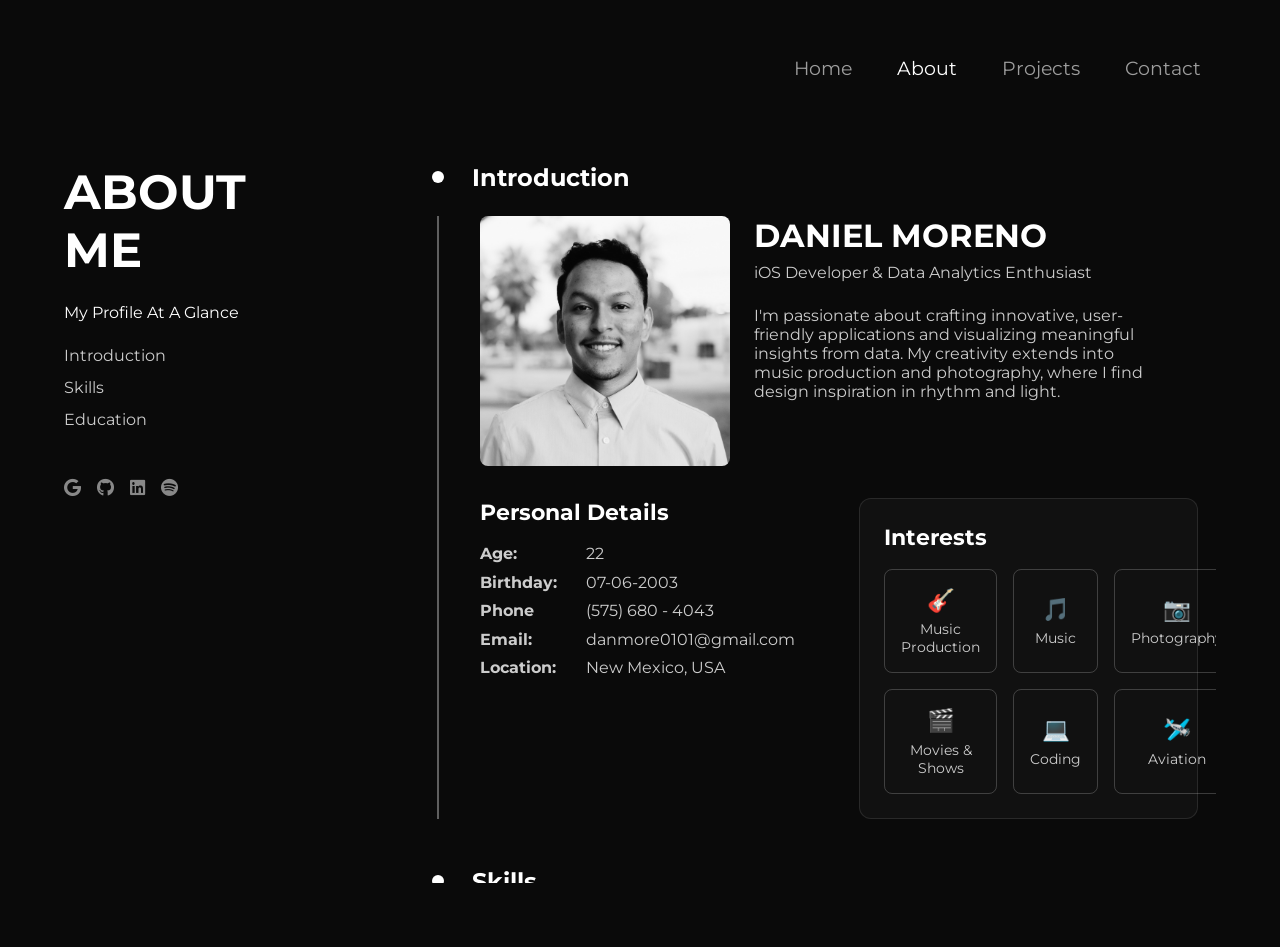
==== about.html @ 66bf7a1b "skill cards" ====
<!DOCTYPE html>
<html lang="en">
<head>
  <meta charset="UTF-8" />
  <meta name="viewport" content="width=device-width, initial-scale=1.0" />
  <title>About Me | Daniel Moreno</title>
  <link rel="stylesheet" href="style.css" />
  <link rel="stylesheet" href="https://cdnjs.cloudflare.com/ajax/libs/font-awesome/6.5.0/css/all.min.css" />
  <link rel="stylesheet" href="https://cdn.jsdelivr.net/gh/devicons/devicon@v2.15.1/devicon.min.css" />
  <script src="https://cdn.jsdelivr.net/npm/particles.js"></script>
</head>
<body>
  <div id="particles-js"></div>
  <header>
    <h1 class="logo"><span></span></h1>
    <div class="menu-toggle" onclick="toggleMenu()">
      <span></span>
      <span></span>
      <span></span>
    </div>
    <nav id="nav-menu">
      <a href="index.html">Home</a>
      <a href="about.html" class="active">About</a>
      <a href="projects.html">Projects</a>
      <a href="contact.html">Contact</a>
    </nav>
  </header>

  <main class="about-container">
    <!-- Left sidebar (static) -->
    <aside class="about-sidebar">
      <h2>ABOUT ME</h2>
      <p class="subtitle">My Profile At A Glance</p>
      <ul>
        <li><a href="#intro">Introduction</a></li>
        <li><a href="#skills">Skills</a></li>
        <li><a href="#education">Education</a></li>
      </ul>
      <div class="sidebar-socials">
        <a href="#"><i class="fa-brands fa-google"></i></a>
        <a href="#"><i class="fa-brands fa-github"></i></a>
        <a href="#"><i class="fa-brands fa-linkedin"></i></a>
        <a href="#"><i class="fa-brands fa-spotify"></i></a>
      </div>
    </aside>

    <!-- Right content (scrollable) -->
    <section class="about-content">
      <div id="intro" class="section">
        <h3>Introduction</h3>
        <div class="intro-line">
          <div class="profile-box">
          <img src="assets/profile.jpg" alt="Profile" class="profile-img">
            <div>
              <h4>DANIEL MORENO</h4>
              <p>iOS Developer & Data Analytics Enthusiast</p>
              <p>I'm passionate about crafting innovative, user-friendly applications and visualizing meaningful insights from data. My creativity extends into music production and photography, where I find design inspiration in rhythm and light.</p>
            </div>
          </div>

          <!-- Personal Details + Interests Section -->
          <div class="details-interests">
            <div class="personal-details">
              <h4>Personal Details</h4>
              <p><strong>Age:</strong> 22</p>
              <p><strong>Birthday:</strong> 07-06-2003</p>
              <p><strong>Phone</strong> (575) 680 - 4043</p>
              <p><strong>Email:</strong> danmore0101@gmail.com</p>
              <p><strong>Location:</strong> New Mexico, USA</p>
            </div>

            <div class="interests-box">
              <h4>Interests</h4>
              <div class="interest-grid">
                <div class="interest-item">
                    <span class="emoji">🎸</span>
                    <span class="label">Music Production</span>
                </div>
                <div class="interest-item">
                    <span class="emoji">🎵</span>
                    <span class="label">Music</span>
                </div>
                 <div class="interest-item">
                    <span class="emoji">📷</span>
                    <span class="label">Photography</span>
                </div>
                 <div class="interest-item">
                    <span class="emoji">🎬</span>
                    <span class="label">Movies & Shows</span>
                </div>
                 <div class="interest-item">
                    <span class="emoji">💻</span>
                    <span class="label">Coding</span>
                </div>
                 <div class="interest-item">
                    <span class="emoji">🛩️</span>
                    <span class="label">Aviation</span>
                </div>
              </div>
            </div>
          </div>
        </div>
      </div>

      <!-- Skills Section -->
      <div id="skills" class="section">
        <h3>Skills</h3>
        <div class="skills-grid">
          <!-- iOS Development Card -->
          <div class="skill-card">
            <h4>iOS Development</h4>
            <p>I specialize in building native iOS applications with Swift, creating intuitive and performant mobile experiences with clean architecture.</p>
            <div class="tools-section">
              <span class="tools-label">Tools I use</span>
              <div class="tools-icons">
                <div class="tool-icon">
                  <i class="devicon-swift-plain colored"></i>
                  <span>Swift</span>
                </div>
                <div class="tool-icon">
                  <i class="devicon-xcode-plain colored"></i>
                  <span>Xcode</span>
                </div>
                <div class="tool-icon">
                  <i class="devicon-firebase-plain colored"></i>
                  <span>Firebase</span>
                </div>
              </div>
            </div>
          </div>

          <!-- General Programming Card -->
          <div class="skill-card">
            <h4>General Programming</h4>
            <p>I experience with building applications that solve problems using a variety of programming languages, from low-level systems to web development.</p>
            <div class="tools-section">
              <span class="tools-label">Languages I use</span>
              <div class="tools-icons">
                <div class="tool-icon">
                  <i class="devicon-java-plain colored"></i>
                  <span>Java</span>
                </div>
                <div class="tool-icon">
                  <i class="devicon-c-plain colored"></i>
                  <span>C</span>
                </div>
                <div class="tool-icon">
                  <i class="devicon-cplusplus-plain colored"></i>
                  <span>C++</span>
                </div>
                <div class="tool-icon">
                  <i class="devicon-javascript-plain colored"></i>
                  <span>JavaScript</span>
                </div>
                <div class="tool-icon">
                  <i class="devicon-html5-plain colored"></i>
                  <span>HTML</span>
                </div>
                <div class="tool-icon">
                  <i class="devicon-css3-plain colored"></i>
                  <span>CSS</span>
                </div>
              </div>
            </div>
          </div>

          <!-- Data Analytics Card -->
          <div class="skill-card">
            <h4>Data Analytics</h4>
            <p>I transform raw data into meaningful insights through visualization and analysis, helping drive data-informed decisions.</p>
            <div class="tools-section">
              <span class="tools-label">Tools I use</span>
              <div class="tools-icons">
                <div class="tool-icon">
                  <i class="devicon-python-plain colored"></i>
                  <span>Python</span>
                </div>
                <div class="tool-icon">
                  <i class="devicon-mysql-plain colored"></i>
                  <span>SQL</span>
                </div>
                <div class="tool-icon">
                  <i class="devicon-r-plain colored"></i>
                  <span>R</span>
                </div>
              </div>
            </div>
          </div>

          <!-- UI/UX Design Card -->
          <div class="skill-card">
            <h4>UI/UX & Graphic Design</h4>
            <p>I create visually compelling and user-friendly designs, enhancing the overall user experience with attention to detail and creativity.</p>
            <div class="tools-section">
              <span class="tools-label">Tools I use</span>
              <div class="tools-icons">
                <div class="tool-icon">
                  <i class="devicon-figma-plain colored"></i>
                  <span>Figma</span>
                </div>
                <div class="tool-icon">
                  <img src="https://cdn.jsdelivr.net/gh/devicons/devicon@latest/icons/photoshop/photoshop-original.svg" alt="Photoshop" class="tool-img">
                  <span>Photoshop</span>
                </div>
                <div class="tool-icon">
                  <i class="devicon-illustrator-plain colored"></i>
                  <span>Illustrator</span>
                </div>
              </div>
            </div>
          </div>


          
          <!-- Video/Photo Editing Card -->
          <div class="skill-card">
            <h4>Video & Photo Editing</h4>
            <p>I craft polished visual content through professional editing, from color grading photos to cutting dynamic video projects with cinematic quality.</p>
            <div class="tools-section">
              <span class="tools-label">Tools I use</span>
              <div class="tools-icons">
                <div class="tool-icon">
                  <img src="https://cdn.jsdelivr.net/gh/devicons/devicon@latest/icons/photoshop/photoshop-original.svg" alt="Photoshop" class="tool-img">
                  <span>Photoshop</span>
                </div>
                <div class="tool-icon">
                  <img src="https://cdn.jsdelivr.net/gh/simple-icons/simple-icons@v9/icons/adobelightroom.svg" alt="Lightroom" class="tool-img lightroom-icon">
                  <span>Lightroom</span>
                </div>
                <div class="tool-icon">
                  <img src="https://cdn.jsdelivr.net/gh/simple-icons/simple-icons@v9/icons/adobepremierepro.svg" alt="Premiere Pro" class="tool-img premiere-icon">
                  <span>Premiere</span>
                </div>
                <div class="tool-icon">
                  <img src="assets/davinci_logo.png" alt="DaVinci Resolve" class="tool-img davinci-icon">
                  <span>DaVinci</span>
                </div>
              </div>
            </div>
          </div>

          <!-- Music Production Card -->
          <div class="skill-card">
            <h4>Music Production</h4>
            <p>I produce and compose music from the ground up, combining technical DAW skills with multi-instrument proficiency to create original sounds.</p>
            <div class="tools-section">
              <span class="tools-label">Tools & Instruments</span>
              <div class="tools-icons">
                <div class="tool-icon">
                  <img src="https://cdn.jsdelivr.net/gh/simple-icons/simple-icons@v9/icons/abletonlive.svg" alt="Ableton Live" class="tool-img ableton-icon">
                  <span>Ableton</span>
                </div>
                <div class="tool-icon">
                  <i class="fas fa-guitar"></i>
                  <span>Guitar</span>
                </div>
                <div class="tool-icon">
                  <i class="fas fa-guitar"></i>
                  <span>Bass</span>
                </div>
                <div class="tool-icon">
                  <i class="fas fa-music"></i>
                  <span>Keys</span>
                </div>
                <div class="tool-icon">
                  <i class="fas fa-drum"></i>
                  <span>Drums</span>
                </div>
              </div>
            </div>
          </div>
        </div>
      </div>

      <!-- Education Section -->
      <div id="education" class="section">
        <h3>Education</h3>
        <div class="education-card">
          <div class="education-icon">
            <i class="fas fa-graduation-cap"></i>
          </div>
          <div class="education-details">
            <h4>New Mexico State University</h4>
            <p class="degree">B.S. in Computer Science</p>
            <p class="education-desc">Focused on software development, data structures, algorithms, and human-computer interaction. Developed strong foundations in iOS development and data analytics through coursework and personal projects.</p>
          </div>
        </div>
      </div>
    </section>
  </main>

  <script src="background.js"></script>
  <script>
    function toggleMenu() {
      const nav = document.getElementById('nav-menu');
      nav.classList.toggle('active');
    }

    // Close menu when clicking a link
    document.querySelectorAll('#nav-menu a').forEach(link => {
      link.addEventListener('click', () => {
        document.getElementById('nav-menu').classList.remove('active');
      });
    });

    // Close menu when clicking outside
    document.addEventListener('click', (e) => {
      const nav = document.getElementById('nav-menu');
      const toggle = document.querySelector('.menu-toggle');
      if (!nav.contains(e.target) && !toggle.contains(e.target)) {
        nav.classList.remove('active');
      }
    });
  </script>
</body>
</html>
---- style.css ----
@import url('https://fonts.googleapis.com/css2?family=Montserrat:wght@400;700&display=swap');

* {
  margin: 0;
  padding: 0;
  box-sizing: border-box;
}

body {
  background-color: #0a0a0a;
  color: white;
  font-family: 'Montserrat', sans-serif;
  overflow-x: hidden;
}

#particles-js {
  position: fixed;
  top: 0;
  left: 0;
  width: 100vw;
  height: 100vh;
  z-index: -1;
}

html, body {
  margin: 0;
  padding: 0;
}

header {
  display: flex;
  justify-content: space-between;
  align-items: center;
  padding: 1em 5%;
  margin-top: 2em;
  padding-right: 5%;
  font-size: 19px;
}

.logo {
  font-size: 1.5em;
  letter-spacing: 2px;
}

/* Mobile menu toggle button */
.menu-toggle {
  display: none;
  flex-direction: column;
  cursor: pointer;
  gap: 5px;
  z-index: 1001;
}

.menu-toggle span {
  width: 25px;
  height: 2px;
  background-color: white;
  transition: all 0.3s ease;
}

nav {
  display: flex;
  gap: 15px;
}

nav a {
  color: white;
  text-decoration: none;
  margin: 0 15px;
  opacity: 0.6;
  transition: opacity 0.3s, color 0.3s;
}

nav a:hover {
  opacity: 1;
  color: #ffffff;
}

nav a.active {
  opacity: 1;
  color: #ffffff;
}

.center-content {
  position: absolute;
  top: 50%;
  left: 50%;
  transform: translate(-50%, -50%);
  padding: 3em;
  width: 70%;
  max-width: 900px;
  text-align: left;
}

.main-name {
  font-size: 4rem;
  margin-bottom: 0.3em;
}

.main-title {
  font-size: 2rem;
  color: #ffffff;
  margin-bottom: 1em;
}

.main-desc {
  font-size: 1rem;
  color: #ccc;
  line-height: 1.6;
  margin-bottom: 1em;
  max-width: 900px;
  text-align: left;
}

.intro {
  text-align: center;
}

.intro h2 {
  font-size: 2.5em;
  letter-spacing: 2px;
}

.intro h3 {
  color: #00ffff;
  margin-bottom: 1em;
}

.btn {
  display: inline-block;
  color: #ffffff;
  border: 1.1px solid #ffffff;
  background-color: transparent;
  padding: 0.7em 1.8em;
  border-radius: 50px;
  text-decoration: none;
  transition: background-color 0.7s ease, color 0.3s ease, opacity 0.3s ease;
  margin-bottom: 1em;
  margin-top: 3em;
}

.btn:hover {
  background-color: #ffffff;
  color: #000000;
  transition: opacity 0.3s, color 0.3s;
}

.socials {
  margin-top: 2em;
}

.socials a {
  color: white;
  margin: 0 14px;
  opacity: 0.6;
  font-size: 1.3em;
  transition: opacity 0.3s, color 0.3s;
}

.socials a:hover {
  color: #ffffff;
  opacity: 1;
  transform: scale(1.2);
}

footer {
  text-align: center;
  padding: 2em 0;
}

/*  About Page */

.about-container {
  display: flex;
  justify-content: space-between;
  width: 90%;
  margin: 4em auto;
}

/* Left sidebar */
.about-sidebar {
  position: sticky;
  top: 100px;
  width: 25%;
  align-self: flex-start;
  color: white;
  padding-right: 2em;
  height: fit-content;
}

.about-sidebar h2 {
  font-size: 3em;
  margin-bottom: 0.5em;
}

.about-sidebar ul {
  list-style: none;
  margin-top: 1.5em;
}

.about-sidebar li {
  margin: 0.8em 0;
}

.about-sidebar a {
  text-decoration: none;
  color: #ccc;
  transition: color 0.3s;
}

.about-sidebar a:hover {
  color: #ffffff;
}

/* Right scrollable section */
.about-content {
  width: 70%;
  overflow-y: auto;
  max-height: 80vh;
  padding-left: 2em;
  padding-right: 5%;
}

.about-content::-webkit-scrollbar {
  width: 0;
  height: 0;
}

.about-content {
  scrollbar-width: none; /* Firefox */
}

.about-content h3 {
  position: relative;
  font-size: 1.5em;
  margin-bottom: 1em;
  padding-left: 30px;
}

.about-content h3::before {
  content: '';
  position: absolute;
  left: -10px;
  top: 8px;
  width: 12px;
  height: 12px;
  border-radius: 50%;
  background-color: #ffffff;
}

/* Section spacing */
.section {
  margin-bottom: 3em;
}

.profile-box {
  display: flex;
  align-items: flex-start;
  gap: 1.5em;
}

.profile-img {
  width: 250px;
  height: 250px;
  border-radius: 8px;
  object-fit: cover;
}

.profile-box h4 {
  font-size: 2em;
}

.profile-box p:first-of-type {
  margin-top: 0.5em;
  margin-bottom: 1.5em;
}

.profile-box p {
  color: #ccc;
}

/* Personal Details + Interests Section */
.details-interests {
  display: flex;
  justify-content: space-between;
  margin-top: 2em;
  gap: 4em;
}

.personal-details h4,
.interests-box h4 {
  font-size: 1.4em;
  margin-bottom: 0.8em;
}

.personal-details p {
  margin-bottom: 0.6em;
  display: flex;
.personal-details {
  background: rgba(255, 255, 255, 0.03);
  border: 1px solid rgba(255, 255, 255, 0.1);
  border-radius: 12px;
  padding: 1.5em;
  transition: transform 0.3s ease, border-color 0.3s ease, background 0.3s ease;
}

.personal-details:hover,
.interests-box:hover {
  transform: translateY(-5px);
  border-color: rgba(255, 255, 255, 0.25);
  background: rgba(255, 255, 255, 0.05);
}

  gap: 1em;
  color: #ccc;
}

.personal-details p strong {
  width: 90px;
  display: inline-block;
}

.interests-box {
  background: rgba(255, 255, 255, 0.03);
  border: 1px solid rgba(255, 255, 255, 0.1);
  border-radius: 12px;
  padding: 1.5em;
  transition: transform 0.3s ease, border-color 0.3s ease, background 0.3s ease;
  width: 50%;
}

.interest-grid {
  display: grid;
  grid-template-columns: repeat(3, 1fr);
  gap: 1em;
}

.interest-item {
  border: 1px solid rgba(255,255,255,0.2);
  padding: 1em;
  border-radius: 8px;
  text-align: center;
  min-height: 70px;
  display: flex;
  flex-direction: column;
  align-items: center;
  justify-content: center;
  gap: 0.4em;
  color: #ccc;
  transition: background 0.3s, transform 0.3s;
}

.interest-item .emoji {
  font-size: 1.4em;
}

.interest-item .label {
  font-size: 0.9em;
}

.interest-item:hover {
  background: rgba(255, 255, 255, 0.05);
  transform: translateY(-4px);
  border-color: rgba(255, 255, 255, 0.4);
}

.interest-item:hover .emoji {
  transform: scale(1.15);
}

.interest-item .emoji {
  transition: transform 0.3s ease;
}

.intro-line {
  border-left: 2.5px solid rgba(255,255,255,0.35);
  padding-left: 2.6em;
  margin-left: -0.3em;
}

/* ========================================
   RESPONSIVE STYLES
   ======================================== */

/* Tablet - 1024px and below */
@media (max-width: 1024px) {
  header {
    margin-top: 1.5em;
    padding: 1em 4%;
    font-size: 17px;
  }

  .center-content {
    width: 85%;
    padding: 2em;
  }

  .main-name {
    font-size: 3rem;
  }

  .main-title {
    font-size: 1.6rem;
  }

  .about-container {
    width: 95%;
  }

  .about-sidebar h2 {
    font-size: 2.5em;
  }

  .about-content {
    padding-right: 2em;
  }

  .profile-img {
    width: 200px;
    height: 200px;
  }

  .interest-grid {
    grid-template-columns: repeat(2, 1fr);
  }
}

/* Tablet portrait and large phones - 768px and below */
@media (max-width: 768px) {
  header {
    margin-top: 1em;
    padding: 1em 5%;
    font-size: 16px;
    position: relative;
  }

  .menu-toggle {
    display: flex;
  }

  nav {
    position: fixed;
    top: 0;
    right: -100%;
    width: 70%;
    max-width: 300px;
    height: 100vh;
    background-color: rgba(10, 10, 10, 0.98);
    flex-direction: column;
    justify-content: center;
    align-items: center;
    gap: 2em;
    transition: right 0.3s ease;
    z-index: 1000;
  }

  nav.active {
    right: 0;
  }

  nav a {
    margin: 0;
    font-size: 1.2em;
  }

  .center-content {
    position: relative;
    top: auto;
    left: auto;
    transform: none;
    width: 90%;
    padding: 6em 1.5em 3em;
    margin: 0 auto;
  }

  .main-name {
    font-size: 2.5rem;
  }

  .main-title {
    font-size: 1.3rem;
  }

  .main-desc {
    font-size: 0.95rem;
  }

  .btn {
    padding: 0.6em 1.5em;
    font-size: 0.9rem;
    margin-top: 2em;
  }

  .socials a {
    margin: 0 10px;
    font-size: 1.2em;
  }

  /* About page responsive */
  .about-container {
    flex-direction: column;
    width: 90%;
    margin: 2em auto;
  }

  .about-sidebar {
    position: static;
    width: 100%;
    padding-right: 0;
    margin-bottom: 2em;
    text-align: center;
  }

  .about-sidebar h2 {
    font-size: 2em;
  }

  .about-sidebar ul {
    display: flex;
    justify-content: center;
    flex-wrap: wrap;
    gap: 1em;
    margin-top: 1em;
  }

  .about-sidebar li {
    margin: 0;
  }

  .about-content {
    width: 100%;
    max-height: none;
    overflow-y: visible;
    padding-left: 0;
    padding-right: 0;
  }

  .about-content h3 {
    padding-left: 25px;
  }

  .about-content h3::before {
    left: -5px;
    width: 10px;
    height: 10px;
  }

  .profile-box {
    flex-direction: column;
    align-items: center;
    text-align: center;
  }

  .profile-img {
    width: 180px;
    height: 180px;
  }

  .profile-box h4 {
    font-size: 1.6em;
  }

  .intro-line {
    border-left: none;
    padding-left: 0;
    margin-left: 0;
  }

  .details-interests {
    flex-direction: column;
    gap: 2em;
  }

  .personal-details {
    text-align: left;
  }

  .interests-box {
  background: rgba(255, 255, 255, 0.03);
  border: 1px solid rgba(255, 255, 255, 0.1);
  border-radius: 12px;
  padding: 1.5em;
  transition: transform 0.3s ease, border-color 0.3s ease, background 0.3s ease;
    width: 100%;
  }

  .interest-grid {
    grid-template-columns: repeat(2, 1fr);
  }
}

/* Mobile phones - 480px and below */
@media (max-width: 480px) {
  header {
    margin-top: 0.5em;
    padding: 0.8em 4%;
    font-size: 14px;
  }

  .center-content {
    width: 95%;
    padding: 5em 1em 2em;
  }

  .main-name {
    font-size: 1.8rem;
  }

  .main-title {
    font-size: 1.1rem;
  }

  .main-desc {
    font-size: 0.9rem;
    line-height: 1.5;
  }

  .btn {
    padding: 0.5em 1.2em;
    font-size: 0.85rem;
    margin-top: 1.5em;
  }

  .socials {
    margin-top: 1.5em;
  }

  .socials a {
    margin: 0 8px;
    font-size: 1.1em;
  }

  .about-container {
    margin: 1.5em auto;
  }

  .about-sidebar h2 {
    font-size: 1.6em;
  }

  .about-sidebar .subtitle {
    font-size: 0.9em;
  }

  .about-content h3 {
    font-size: 1.2em;
    padding-left: 20px;
  }

  .about-content h3::before {
    width: 8px;
    height: 8px;
    top: 6px;
  }

  .profile-img {
    width: 150px;
    height: 150px;
  }

  .profile-box h4 {
    font-size: 1.4em;
  }

  .profile-box p {
    font-size: 0.9em;
  }

  .personal-details h4,
  .interests-box h4 {
    font-size: 1.2em;
  }

  .personal-details p {
    font-size: 0.9em;
    flex-direction: column;
    gap: 0.2em;
  }

  .personal-details p strong {
    width: auto;
  }

  .interest-grid {
    grid-template-columns: repeat(2, 1fr);
    gap: 0.8em;
  }

  .interest-item {
    padding: 0.8em;
    min-height: 60px;
  }

  .interest-item .emoji {
    font-size: 1.2em;
  }

  .interest-item .label {
    font-size: 0.8em;
  }

  .section {
    margin-bottom: 2em;
  }
}

/* Extra small phones - 360px and below */
@media (max-width: 360px) {
  .main-name {
    font-size: 1.5rem;
  }

  .main-title {
    font-size: 1rem;
  }

  .interest-grid {
    grid-template-columns: 1fr 1fr;
    gap: 0.6em;
  }

  .interest-item {
    padding: 0.6em;
  }
}

/* ========================================
   SKILLS CARDS
   ======================================== */

.skills-grid {
  display: grid;
  grid-template-columns: repeat(2, 1fr);
  gap: 1.5em;
  margin-top: 1em;
}

.skill-card {
  background: rgba(255, 255, 255, 0.03);
  border: 1px solid rgba(255, 255, 255, 0.1);
  border-radius: 12px;
  padding: 1.8em;
  transition: transform 0.3s ease, border-color 0.3s ease, background 0.3s ease;
}

.skill-card:hover {
  transform: translateY(-5px);
  border-color: rgba(255, 255, 255, 0.25);
  background: rgba(255, 255, 255, 0.05);
}

.skill-card h4 {
  font-size: 1.3em;
  margin-bottom: 0.8em;
  color: #fff;
}

.skill-card p {
  color: #aaa;
  font-size: 0.9em;
  line-height: 1.6;
  margin-bottom: 1.5em;
}

.tools-section {
  border-top: 1px solid rgba(255, 255, 255, 0.1);
  padding-top: 1.2em;
}

.tools-label {
  font-size: 0.85em;
  color: #888;
  display: block;
  margin-bottom: 1em;
}

.tools-icons {
  display: flex;
  gap: 1.2em;
  flex-wrap: wrap;
}

.tool-icon {
  display: flex;
  flex-direction: column;
  align-items: center;
  gap: 0.4em;
}

.tool-icon i {
  font-size: 2.2em;
  transition: transform 0.3s ease;
}

.tool-icon:hover i {
  transform: scale(1.15);
}

.tool-icon span {
  font-size: 0.7em;
  color: #888;
  text-transform: uppercase;
}

/* ========================================
   EDUCATION CARD
   ======================================== */

.education-card {
  display: flex;
  align-items: flex-start;
  gap: 1.5em;
  background: rgba(255, 255, 255, 0.03);
  border: 1px solid rgba(255, 255, 255, 0.1);
  border-radius: 12px;
  padding: 2em;
  margin-top: 1em;
  transition: transform 0.3s ease, border-color 0.3s ease;
}

.education-card:hover {
  transform: translateY(-5px);
  border-color: rgba(255, 255, 255, 0.25);
}

.education-icon {
  width: 70px;
  height: 70px;
  min-width: 70px;
  background: rgba(255, 255, 255, 0.05);
  border-radius: 50%;
  display: flex;
  align-items: center;
  justify-content: center;
  border: 1px solid rgba(255, 255, 255, 0.15);
}

.education-icon i {
  font-size: 1.8em;
  color: #fff;
}

.education-details h4 {
  font-size: 1.4em;
  margin-bottom: 0.3em;
  color: #fff;
}

.education-details .degree {
  font-size: 1em;
  color: #ccc;
  margin-bottom: 1em;
}

.education-details .education-desc {
  font-size: 0.9em;
  color: #888;
  line-height: 1.6;
}

/* Sidebar socials */
.sidebar-socials {
  margin-top: 3em;
  display: flex;
  gap: 1em;
}

.sidebar-socials a {
  color: #888;
  font-size: 1.1em;
  transition: color 0.3s ease;
}

.sidebar-socials a:hover {
  color: #fff;
}

/* ========================================
   RESPONSIVE - SKILLS & EDUCATION
   ======================================== */

@media (max-width: 1024px) {
  .skills-grid {
    gap: 1.2em;
  }

  .skill-card {
    padding: 1.5em;
  }

  .skill-card h4 {
    font-size: 1.2em;
  }

  .tool-icon i {
    font-size: 1.8em;
  }
}

@media (max-width: 768px) {
  .skills-grid {
    grid-template-columns: 1fr;
  }

  .skill-card {
    padding: 1.5em;
  }

  .education-card {
    flex-direction: column;
    align-items: center;
    text-align: center;
    padding: 1.5em;
  }

  .education-icon {
    width: 60px;
    height: 60px;
    min-width: 60px;
  }

  .education-icon i {
    font-size: 1.5em;
  }

  .sidebar-socials {
    justify-content: center;
    margin-top: 2em;
  }
}

@media (max-width: 480px) {
  .skill-card {
    padding: 1.2em;
  }

  .skill-card h4 {
    font-size: 1.1em;
  }

  .skill-card p {
    font-size: 0.85em;
  }

  .tools-icons {
    gap: 1em;
  }

  .tool-icon i {
    font-size: 1.6em;
  }

  .tool-icon span {
    font-size: 0.6em;
  }

  .education-card {
    padding: 1.2em;
  }

  .education-details h4 {
    font-size: 1.2em;
  }

  .education-details .degree {
    font-size: 0.9em;
  }

  .education-details .education-desc {
    font-size: 0.85em;
  }
}

/* Tool icon images (for icons not in devicons) */
.tool-icon .tool-img {
  width: 2.2em;
  height: 2.2em;
  filter: invert(0) opacity(0.85);
  transition: transform 0.3s ease;
}

.tool-icon:hover .tool-img {
  transform: scale(1.15);
}

/* Colored tool icons using CSS filters */
.tool-icon .tool-img {
  filter: brightness(1) invert(0);
}

/* Adobe Lightroom - Blue #31A8FF */
.tool-icon .lightroom-icon {
  filter: invert(58%) sepia(89%) saturate(1282%) hue-rotate(186deg) brightness(102%) contrast(101%);
}

/* Adobe Premiere Pro - Purple #9999FF */
.tool-icon .premiere-icon {
  filter: invert(64%) sepia(68%) saturate(2274%) hue-rotate(212deg) brightness(101%) contrast(101%);
}

/* DaVinci Resolve - Custom PNG */
.tool-icon .davinci-icon {
  filter: none;
}

/* Ableton Live - White/Light */
.tool-icon .ableton-icon {
  filter: brightness(0) invert(1);
}
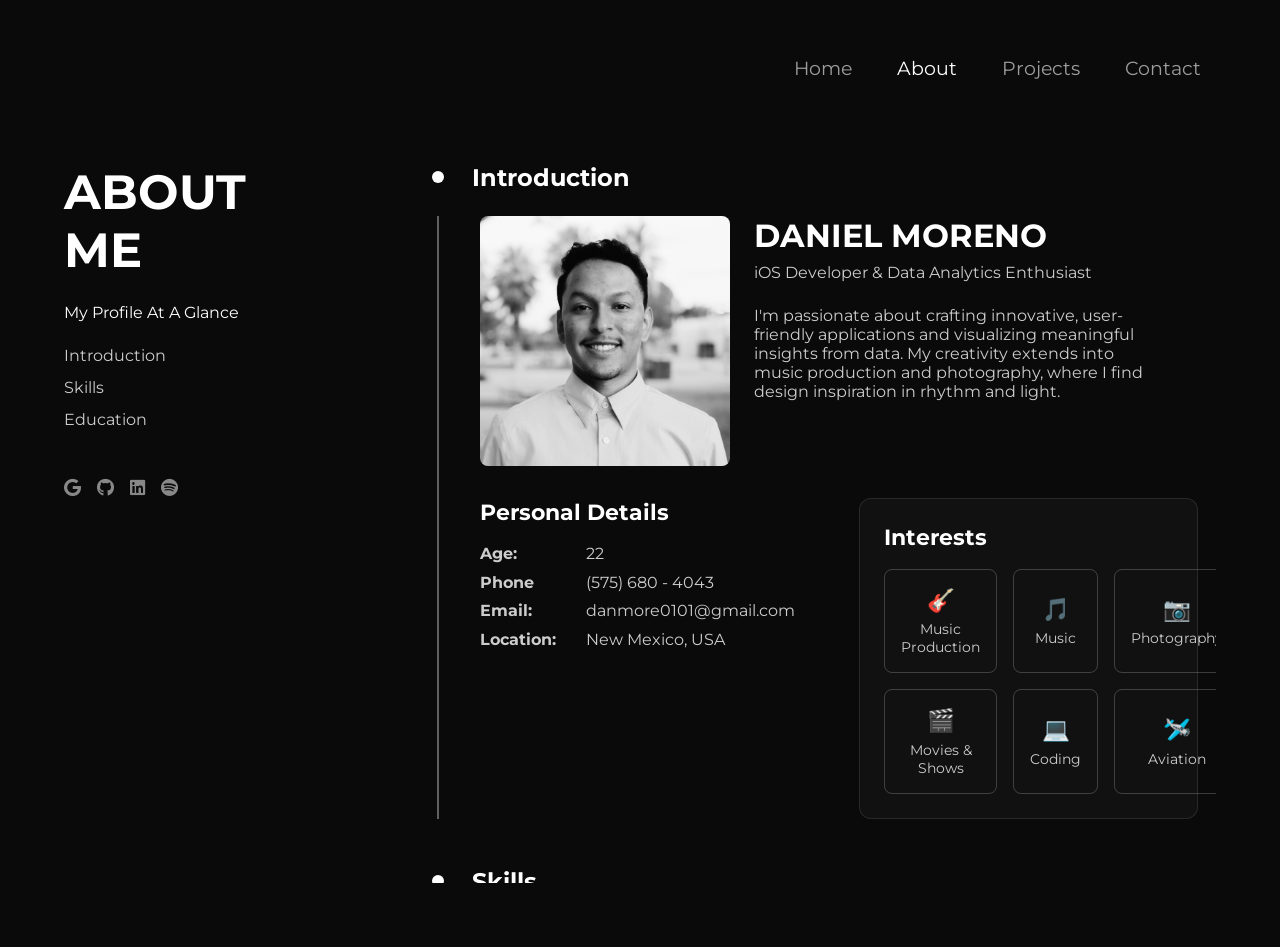
==== commit e80526c7: "additions" ====
--- a/about.html
+++ b/about.html
@@ -63,7 +63,6 @@
             <div class="personal-details">
               <h4>Personal Details</h4>
               <p><strong>Age:</strong> 22</p>
-              <p><strong>Birthday:</strong> 07-06-2003</p>
               <p><strong>Phone</strong> (575) 680 - 4043</p>
               <p><strong>Email:</strong> danmore0101@gmail.com</p>
               <p><strong>Location:</strong> New Mexico, USA</p>
@@ -105,6 +104,7 @@
       <!-- Skills Section -->
       <div id="skills" class="section">
         <h3>Skills</h3>
+        <div class="intro-line">
         <div class="skills-grid">
           <!-- iOS Development Card -->
           <div class="skill-card">
@@ -269,21 +269,25 @@
               </div>
             </div>
           </div>
+        </div>
         </div>
       </div>
 
       <!-- Education Section -->
       <div id="education" class="section">
         <h3>Education</h3>
+        <div class="intro-line">
         <div class="education-card">
           <div class="education-icon">
-            <i class="fas fa-graduation-cap"></i>
+            <img src="assets/nmsu_logo.png" alt="NMSU Logo" class="education-logo">
           </div>
           <div class="education-details">
             <h4>New Mexico State University</h4>
             <p class="degree">B.S. in Computer Science</p>
-            <p class="education-desc">Focused on software development, data structures, algorithms, and human-computer interaction. Developed strong foundations in iOS development and data analytics through coursework and personal projects.</p>
-          </div>
+            <p class="education-years">2021 - 2025</p>
+            <p class="education-desc">Focused on Software Development, Data Structures, Algorithms, and Artificial Intelligence. Developed strong foundations in software development and data analytics through coursework and personal projects.</p>
+          </div>
+        </div>
         </div>
       </div>
     </section>
--- a/style.css
+++ b/style.css
@@ -1007,3 +1007,1054 @@
 .tool-icon .ableton-icon {
   filter: brightness(0) invert(1);
 }
+
+.education-details .education-years {
+  font-size: 0.9em;
+  color: #888;
+  margin-bottom: 1em;
+}
+
+.education-logo {
+  margin-top: 8px;
+  width: 50px;
+  height: 50px;
+  object-fit: contain;
+}
+
+/* ========================================
+   PROJECTS PAGE
+   ======================================== */
+
+.section-desc {
+  color: #aaa;
+  font-size: 0.95em;
+  line-height: 1.6;
+  margin-bottom: 1.5em;
+}
+
+/* Coding Projects Grid */
+.projects-grid {
+  display: grid;
+  grid-template-columns: repeat(2, 1fr);
+  gap: 1.5em;
+}
+
+.project-card {
+  background: rgba(255, 255, 255, 0.03);
+  border: 1px solid rgba(255, 255, 255, 0.1);
+  border-radius: 12px;
+  overflow: hidden;
+  transition: transform 0.3s ease, border-color 0.3s ease;
+}
+
+.project-card:hover {
+  transform: translateY(-5px);
+  border-color: rgba(255, 255, 255, 0.25);
+}
+
+.project-image {
+  position: relative;
+  overflow: hidden;
+}
+
+.project-image img {
+  width: 100%;
+  height: 180px;
+  object-fit: cover;
+  transition: transform 0.3s ease;
+}
+
+.project-card:hover .project-image img {
+  transform: scale(1.05);
+}
+
+.project-overlay {
+  position: absolute;
+  top: 0;
+  left: 0;
+  right: 0;
+  bottom: 0;
+  background: rgba(0, 0, 0, 0.7);
+  display: flex;
+  align-items: center;
+  justify-content: center;
+  gap: 1em;
+  opacity: 0;
+  transition: opacity 0.3s ease;
+}
+
+.project-card:hover .project-overlay {
+  opacity: 1;
+}
+
+.project-link {
+  width: 45px;
+  height: 45px;
+  background: rgba(255, 255, 255, 0.1);
+  border: 1px solid rgba(255, 255, 255, 0.3);
+  border-radius: 50%;
+  display: flex;
+  align-items: center;
+  justify-content: center;
+  color: white;
+  font-size: 1.1em;
+  transition: background 0.3s ease, transform 0.3s ease;
+}
+
+.project-link:hover {
+  background: rgba(255, 255, 255, 0.2);
+  transform: scale(1.1);
+}
+
+.project-info {
+  padding: 1.5em;
+}
+
+.project-info h4 {
+  font-size: 1.2em;
+  margin-bottom: 0.5em;
+  color: #fff;
+}
+
+.project-info p {
+  color: #aaa;
+  font-size: 0.9em;
+  line-height: 1.5;
+  margin-bottom: 1em;
+}
+
+.project-tech {
+  display: flex;
+  flex-wrap: wrap;
+  gap: 0.5em;
+}
+
+.tech-tag {
+  background: rgba(255, 255, 255, 0.08);
+  border: 1px solid rgba(255, 255, 255, 0.15);
+  padding: 0.3em 0.8em;
+  border-radius: 20px;
+  font-size: 0.75em;
+  color: #ccc;
+}
+
+/* Photography Gallery */
+.photo-gallery {
+  display: grid;
+  grid-template-columns: repeat(3, 1fr);
+  gap: 1em;
+}
+
+.photo-item {
+  position: relative;
+  overflow: hidden;
+  border-radius: 8px;
+  aspect-ratio: 4/3;
+}
+
+.photo-item img {
+  width: 100%;
+  height: 100%;
+  object-fit: cover;
+  transition: transform 0.3s ease;
+}
+
+.photo-item:hover img {
+  transform: scale(1.08);
+}
+
+.photo-item::after {
+  content: '';
+  position: absolute;
+  top: 0;
+  left: 0;
+  right: 0;
+  bottom: 0;
+  background: rgba(0, 0, 0, 0);
+  transition: background 0.3s ease;
+}
+
+.photo-item:hover::after {
+  background: rgba(0, 0, 0, 0.2);
+}
+
+/* Music Grid */
+.music-grid {
+  display: grid;
+  grid-template-columns: repeat(4, 1fr);
+  gap: 1.2em;
+}
+
+.music-card {
+  background: rgba(255, 255, 255, 0.03);
+  border: 1px solid rgba(255, 255, 255, 0.1);
+  border-radius: 12px;
+  overflow: hidden;
+  transition: transform 0.3s ease, border-color 0.3s ease;
+}
+
+.music-card:hover {
+  transform: translateY(-5px);
+  border-color: rgba(255, 255, 255, 0.25);
+}
+
+.music-artwork {
+  position: relative;
+  aspect-ratio: 1/1;
+}
+
+.music-artwork img {
+  width: 100%;
+  height: 100%;
+  object-fit: cover;
+}
+
+.play-overlay {
+  position: absolute;
+  top: 0;
+  left: 0;
+  right: 0;
+  bottom: 0;
+  background: rgba(0, 0, 0, 0.5);
+  display: flex;
+  align-items: center;
+  justify-content: center;
+  opacity: 0;
+  transition: opacity 0.3s ease;
+}
+
+.music-card:hover .play-overlay {
+  opacity: 1;
+}
+
+.play-overlay i {
+  font-size: 2.5em;
+  color: white;
+  transition: transform 0.3s ease;
+}
+
+.music-card:hover .play-overlay i {
+  transform: scale(1.1);
+}
+
+.music-info {
+  padding: 1em;
+}
+
+.music-info h4 {
+  font-size: 1em;
+  margin-bottom: 0.3em;
+  color: #fff;
+}
+
+.music-info p {
+  color: #888;
+  font-size: 0.85em;
+}
+
+/* ========================================
+   PROJECTS PAGE - RESPONSIVE
+   ======================================== */
+
+@media (max-width: 1024px) {
+  .music-grid {
+    grid-template-columns: repeat(3, 1fr);
+  }
+}
+
+@media (max-width: 768px) {
+  .projects-grid {
+    grid-template-columns: 1fr;
+  }
+
+  .photo-gallery {
+    grid-template-columns: repeat(2, 1fr);
+  }
+
+  .music-grid {
+    grid-template-columns: repeat(2, 1fr);
+  }
+}
+
+@media (max-width: 480px) {
+  .photo-gallery {
+    grid-template-columns: 1fr;
+  }
+
+  .music-grid {
+    grid-template-columns: repeat(2, 1fr);
+    gap: 0.8em;
+  }
+
+  .project-image img {
+    height: 150px;
+  }
+
+  .project-info {
+    padding: 1.2em;
+  }
+
+  .project-info h4 {
+    font-size: 1.1em;
+  }
+
+  .music-info {
+    padding: 0.8em;
+  }
+
+  .music-info h4 {
+    font-size: 0.9em;
+  }
+}
+
+/* ========================================
+   CONTACT PAGE
+   ======================================== */
+
+/* Contact Cards Grid */
+.contact-cards {
+  display: grid;
+  grid-template-columns: repeat(3, 1fr);
+  gap: 1.2em;
+}
+
+.contact-card {
+  display: flex;
+  align-items: center;
+  gap: 1em;
+  background: rgba(255, 255, 255, 0.03);
+  border: 1px solid rgba(255, 255, 255, 0.1);
+  border-radius: 12px;
+  padding: 1.3em;
+  text-decoration: none;
+  transition: transform 0.3s ease, border-color 0.3s ease, background 0.3s ease;
+}
+
+.contact-card:hover {
+  transform: translateY(-5px);
+  border-color: rgba(255, 255, 255, 0.25);
+  background: rgba(255, 255, 255, 0.05);
+}
+
+.contact-icon {
+  width: 50px;
+  height: 50px;
+  min-width: 50px;
+  background: rgba(255, 255, 255, 0.05);
+  border: 1px solid rgba(255, 255, 255, 0.15);
+  border-radius: 50%;
+  display: flex;
+  align-items: center;
+  justify-content: center;
+}
+
+.contact-icon i {
+  font-size: 1.3em;
+  color: #fff;
+}
+
+.contact-details h4 {
+  font-size: 1em;
+  color: #fff;
+  margin-bottom: 0.2em;
+}
+
+.contact-details p {
+  font-size: 0.85em;
+  color: #888;
+}
+
+/* Contact Form */
+.contact-form {
+  background: rgba(255, 255, 255, 0.03);
+  border: 1px solid rgba(255, 255, 255, 0.1);
+  border-radius: 12px;
+  padding: 2em;
+}
+
+.form-row {
+  display: grid;
+  grid-template-columns: 1fr 1fr;
+  gap: 1.5em;
+}
+
+.form-group {
+  margin-bottom: 1.5em;
+}
+
+.form-group label {
+  display: block;
+  font-size: 0.9em;
+  color: #ccc;
+  margin-bottom: 0.5em;
+}
+
+.form-group input,
+.form-group textarea {
+  width: 100%;
+  padding: 0.9em 1em;
+  background: rgba(255, 255, 255, 0.05);
+  border: 1px solid rgba(255, 255, 255, 0.15);
+  border-radius: 8px;
+  color: #fff;
+  font-family: 'Montserrat', sans-serif;
+  font-size: 0.95em;
+  transition: border-color 0.3s ease, background 0.3s ease;
+}
+
+.form-group input::placeholder,
+.form-group textarea::placeholder {
+  color: #666;
+}
+
+.form-group input:focus,
+.form-group textarea:focus {
+  outline: none;
+  border-color: rgba(255, 255, 255, 0.4);
+  background: rgba(255, 255, 255, 0.08);
+}
+
+.form-group textarea {
+  resize: vertical;
+  min-height: 120px;
+}
+
+.submit-btn {
+  display: inline-flex;
+  align-items: center;
+  gap: 0.6em;
+  margin-top: 0.5em;
+}
+
+.submit-btn i {
+  font-size: 0.9em;
+  transition: transform 0.3s ease;
+}
+
+.submit-btn:hover i {
+  transform: translateX(4px);
+}
+
+/* ========================================
+   CONTACT PAGE - RESPONSIVE
+   ======================================== */
+
+@media (max-width: 1024px) {
+  .contact-cards {
+    grid-template-columns: repeat(2, 1fr);
+  }
+}
+
+@media (max-width: 768px) {
+  .contact-cards {
+    grid-template-columns: 1fr;
+  }
+
+  .form-row {
+    grid-template-columns: 1fr;
+    gap: 0;
+  }
+
+  .contact-form {
+    padding: 1.5em;
+  }
+}
+
+@media (max-width: 480px) {
+  .contact-card {
+    padding: 1em;
+  }
+
+  .contact-icon {
+    width: 45px;
+    height: 45px;
+    min-width: 45px;
+  }
+
+  .contact-icon i {
+    font-size: 1.1em;
+  }
+
+  .contact-details h4 {
+    font-size: 0.95em;
+  }
+
+  .contact-details p {
+    font-size: 0.8em;
+  }
+
+  .contact-form {
+    padding: 1.2em;
+  }
+
+  .form-group input,
+  .form-group textarea {
+    padding: 0.8em;
+    font-size: 0.9em;
+  }
+}
+
+/* ========================================
+   PROJECTS PAGE - NEW LAYOUT
+   ======================================== */
+
+.projects-container {
+  display: flex;
+  justify-content: space-between;
+  width: 90%;
+  margin: 4em auto;
+}
+
+.projects-content {
+  width: 75%;
+  padding-left: 2em;
+}
+
+/* Featured Navigation */
+.featured-nav {
+  display: flex;
+  align-items: center;
+  justify-content: flex-end;
+  gap: 1em;
+  margin-bottom: 1.5em;
+}
+
+.nav-arrow {
+  width: 40px;
+  height: 40px;
+  background: transparent;
+  border: 1px solid rgba(255, 255, 255, 0.3);
+  border-radius: 50%;
+  color: #fff;
+  cursor: pointer;
+  display: flex;
+  align-items: center;
+  justify-content: center;
+  transition: all 0.3s ease;
+}
+
+.nav-arrow:hover {
+  background: rgba(255, 255, 255, 0.1);
+  border-color: rgba(255, 255, 255, 0.5);
+}
+
+.nav-text {
+  color: #888;
+  font-size: 0.9em;
+}
+
+/* Featured Project */
+.featured-project {
+  display: flex;
+  gap: 3em;
+  margin-bottom: 2em;
+}
+
+.featured-image {
+  flex: 1;
+  max-width: 55%;
+}
+
+.featured-image img {
+  width: 100%;
+  height: auto;
+  border-radius: 12px;
+  border: 1px solid rgba(255, 255, 255, 0.1);
+}
+
+.featured-info {
+  flex: 1;
+  display: flex;
+  flex-direction: column;
+  justify-content: center;
+}
+
+.featured-title {
+  font-size: 2.2em;
+  margin-bottom: 0.3em;
+  color: #fff;
+}
+
+.featured-subtitle {
+  font-size: 1em;
+  color: #888;
+  margin-bottom: 1.5em;
+}
+
+.featured-desc {
+  font-size: 0.95em;
+  color: #aaa;
+  line-height: 1.7;
+  margin-bottom: 2em;
+}
+
+.featured-buttons {
+  display: flex;
+  gap: 1em;
+}
+
+.featured-btn {
+  padding: 0.8em 2em;
+  font-size: 0.9em;
+}
+
+.featured-btn.btn-outline {
+  background: transparent;
+  border: 1px solid rgba(255, 255, 255, 0.5);
+}
+
+.featured-btn.btn-outline:hover {
+  background: rgba(255, 255, 255, 0.1);
+  color: #fff;
+}
+
+/* Project Number Indicator */
+.project-indicator {
+  display: flex;
+  justify-content: flex-end;
+  margin-bottom: 3em;
+}
+
+.current-num {
+  font-size: 8em;
+  font-weight: 700;
+  color: rgba(255, 255, 255, 0.05);
+  line-height: 1;
+}
+
+/* Other Projects Section */
+.other-projects {
+  margin-top: 2em;
+}
+
+.other-projects-header {
+  display: flex;
+  align-items: center;
+  gap: 2em;
+  margin-bottom: 2em;
+  border-bottom: 1px solid rgba(255, 255, 255, 0.1);
+  padding-bottom: 1em;
+}
+
+.other-projects-header h3 {
+  font-size: 1.2em;
+  color: #fff;
+  white-space: nowrap;
+}
+
+.filter-tabs {
+  display: flex;
+  gap: 0.5em;
+}
+
+.filter-btn {
+  padding: 0.5em 1.2em;
+  background: transparent;
+  border: 1px solid rgba(255, 255, 255, 0.2);
+  border-radius: 20px;
+  color: #888;
+  font-family: 'Montserrat', sans-serif;
+  font-size: 0.85em;
+  cursor: pointer;
+  transition: all 0.3s ease;
+}
+
+.filter-btn:hover {
+  border-color: rgba(255, 255, 255, 0.4);
+  color: #fff;
+}
+
+.filter-btn.active {
+  background: #fff;
+  border-color: #fff;
+  color: #000;
+}
+
+/* Projects Grid - Updated */
+.projects-grid {
+  display: grid;
+  grid-template-columns: repeat(3, 1fr);
+  gap: 1.5em;
+}
+
+.project-card {
+  background: rgba(255, 255, 255, 0.03);
+  border: 1px solid rgba(255, 255, 255, 0.1);
+  border-radius: 12px;
+  overflow: hidden;
+  transition: transform 0.3s ease, border-color 0.3s ease;
+}
+
+.project-card:hover {
+  transform: translateY(-5px);
+  border-color: rgba(255, 255, 255, 0.25);
+}
+
+.project-card .project-image img {
+  width: 100%;
+  height: 160px;
+  object-fit: cover;
+}
+
+.project-card .project-info {
+  padding: 1.2em;
+}
+
+.project-card .project-info h4 {
+  font-size: 1.1em;
+  margin-bottom: 0.4em;
+  color: #fff;
+}
+
+.project-card .project-info p {
+  font-size: 0.85em;
+  color: #888;
+  margin-bottom: 1em;
+}
+
+/* ========================================
+   PROJECTS PAGE - RESPONSIVE (NEW)
+   ======================================== */
+
+@media (max-width: 1024px) {
+  .projects-content {
+    width: 70%;
+  }
+
+  .featured-project {
+    gap: 2em;
+  }
+
+  .featured-title {
+    font-size: 1.8em;
+  }
+
+  .projects-grid {
+    grid-template-columns: repeat(2, 1fr);
+  }
+
+  .current-num {
+    font-size: 6em;
+  }
+}
+
+@media (max-width: 768px) {
+  .projects-container {
+    flex-direction: column;
+    width: 90%;
+    margin: 2em auto;
+  }
+
+  .about-sidebar {
+    position: static;
+    width: 100%;
+    padding-right: 0;
+    margin-bottom: 2em;
+    text-align: center;
+  }
+
+  .projects-content {
+    width: 100%;
+    padding-left: 0;
+  }
+
+  .featured-nav {
+    justify-content: center;
+  }
+
+  .featured-project {
+    flex-direction: column;
+    gap: 1.5em;
+  }
+
+  .featured-image {
+    max-width: 100%;
+  }
+
+  .featured-title {
+    font-size: 1.6em;
+  }
+
+  .featured-subtitle {
+    font-size: 0.9em;
+  }
+
+  .featured-desc {
+    font-size: 0.9em;
+  }
+
+  .featured-buttons {
+    flex-direction: column;
+    gap: 0.8em;
+  }
+
+  .featured-btn {
+    text-align: center;
+  }
+
+  .project-indicator {
+    justify-content: center;
+  }
+
+  .current-num {
+    font-size: 5em;
+  }
+
+  .other-projects-header {
+    flex-direction: column;
+    align-items: flex-start;
+    gap: 1em;
+  }
+
+  .filter-tabs {
+    flex-wrap: wrap;
+  }
+
+  .projects-grid {
+    grid-template-columns: repeat(2, 1fr);
+  }
+}
+
+@media (max-width: 480px) {
+  .featured-title {
+    font-size: 1.4em;
+  }
+
+  .featured-btn {
+    padding: 0.7em 1.5em;
+    font-size: 0.85em;
+  }
+
+  .current-num {
+    font-size: 4em;
+  }
+
+  .filter-btn {
+    padding: 0.4em 0.9em;
+    font-size: 0.8em;
+  }
+
+  .projects-grid {
+    grid-template-columns: 1fr;
+  }
+
+  .project-card .project-image img {
+    height: 180px;
+  }
+}
+
+
+/* ========================================
+   AUDIO PLAYER
+   ======================================== */
+
+.audio-player {
+  display: flex;
+  align-items: center;
+  gap: 0.75em;
+  background: rgba(255, 255, 255, 0.05);
+  border: 1px solid rgba(255, 255, 255, 0.08);
+  border-radius: 8px;
+  padding: 0.55em 0.8em;
+  margin: 0.8em 0;
+}
+
+.play-btn {
+  display: flex;
+  align-items: center;
+  justify-content: center;
+  width: 30px;
+  height: 30px;
+  border-radius: 50%;
+  border: none;
+  background: rgba(255, 255, 255, 0.12);
+  color: #fff;
+  font-size: 0.75em;
+  cursor: pointer;
+  flex-shrink: 0;
+  transition: background 0.2s;
+}
+
+.play-btn:hover {
+  background: rgba(255, 255, 255, 0.25);
+}
+
+.audio-progress-wrap {
+  flex: 1;
+  height: 4px;
+  background: rgba(255, 255, 255, 0.12);
+  border-radius: 2px;
+  cursor: pointer;
+  overflow: hidden;
+}
+
+.audio-progress-bar {
+  height: 100%;
+  position: relative;
+}
+
+.audio-progress {
+  height: 100%;
+  width: 0%;
+  background: #ffffff;
+  border-radius: 2px;
+  transition: width 0.1s linear;
+}
+
+.audio-time {
+  font-size: 0.72em;
+  color: #777;
+  flex-shrink: 0;
+  min-width: 2.8em;
+  text-align: right;
+}
+
+/* ========================================
+   PHOTO CARDS
+   ======================================== */
+
+.photo-card {
+  cursor: pointer;
+}
+
+.photo-gallery-preview {
+  position: relative;
+  overflow: hidden;
+}
+
+.photo-count-badge {
+  position: absolute;
+  bottom: 8px;
+  right: 8px;
+  background: rgba(0, 0, 0, 0.65);
+  backdrop-filter: blur(4px);
+  color: #fff;
+  font-size: 0.78em;
+  padding: 4px 10px;
+  border-radius: 20px;
+  display: flex;
+  align-items: center;
+  gap: 5px;
+}
+
+.photo-card:hover .photo-gallery-preview img {
+  transform: scale(1.04);
+  transition: transform 0.4s ease;
+}
+
+/* ========================================
+   LIGHTBOX OVERLAY
+   ======================================== */
+
+.lightbox-overlay {
+  display: none;
+  position: fixed;
+  inset: 0;
+  background: rgba(0, 0, 0, 0.96);
+  z-index: 9999;
+  align-items: center;
+  justify-content: center;
+  gap: 1.5em;
+}
+
+.lightbox-overlay.active {
+  display: flex;
+}
+
+.lightbox-content {
+  position: relative;
+  display: flex;
+  align-items: center;
+  justify-content: center;
+  max-width: 80vw;
+  max-height: 85vh;
+}
+
+.lightbox-content img {
+  max-width: 80vw;
+  max-height: 85vh;
+  object-fit: contain;
+  border-radius: 6px;
+  display: block;
+}
+
+.lightbox-counter {
+  position: absolute;
+  bottom: -2em;
+  left: 50%;
+  transform: translateX(-50%);
+  color: rgba(255, 255, 255, 0.45);
+  font-size: 0.85em;
+  white-space: nowrap;
+}
+
+.lightbox-close {
+  position: fixed;
+  top: 1.4em;
+  right: 1.4em;
+  width: 42px;
+  height: 42px;
+  border-radius: 50%;
+  border: 1px solid rgba(255, 255, 255, 0.2);
+  background: rgba(255, 255, 255, 0.08);
+  color: #fff;
+  font-size: 1em;
+  cursor: pointer;
+  display: flex;
+  align-items: center;
+  justify-content: center;
+  z-index: 10000;
+  transition: background 0.2s;
+}
+
+.lightbox-close:hover {
+  background: rgba(255, 255, 255, 0.2);
+}
+
+.lightbox-prev,
+.lightbox-next {
+  width: 48px;
+  height: 48px;
+  border-radius: 50%;
+  border: 1px solid rgba(255, 255, 255, 0.2);
+  background: rgba(255, 255, 255, 0.08);
+  color: #fff;
+  font-size: 1em;
+  cursor: pointer;
+  display: flex;
+  align-items: center;
+  justify-content: center;
+  flex-shrink: 0;
+  transition: background 0.2s;
+  z-index: 10000;
+}
+
+.lightbox-prev:hover,
+.lightbox-next:hover {
+  background: rgba(255, 255, 255, 0.2);
+}
+
+/* Card external link button */
+.card-link-btn {
+  display: inline-flex;
+  align-items: center;
+  gap: 0.4em;
+  margin-top: 0.9em;
+  padding: 0.45em 1em;
+  font-size: 0.8em;
+  font-family: 'Montserrat', sans-serif;
+  color: #fff;
+  border: 1px solid rgba(255, 255, 255, 0.25);
+  border-radius: 20px;
+  text-decoration: none;
+  transition: background 0.2s, border-color 0.2s;
+}
+
+.card-link-btn:hover {
+  background: rgba(255, 255, 255, 0.1);
+  border-color: rgba(255, 255, 255, 0.5);
+}
+
+.card-link-btn i {
+  font-size: 0.75em;
+}
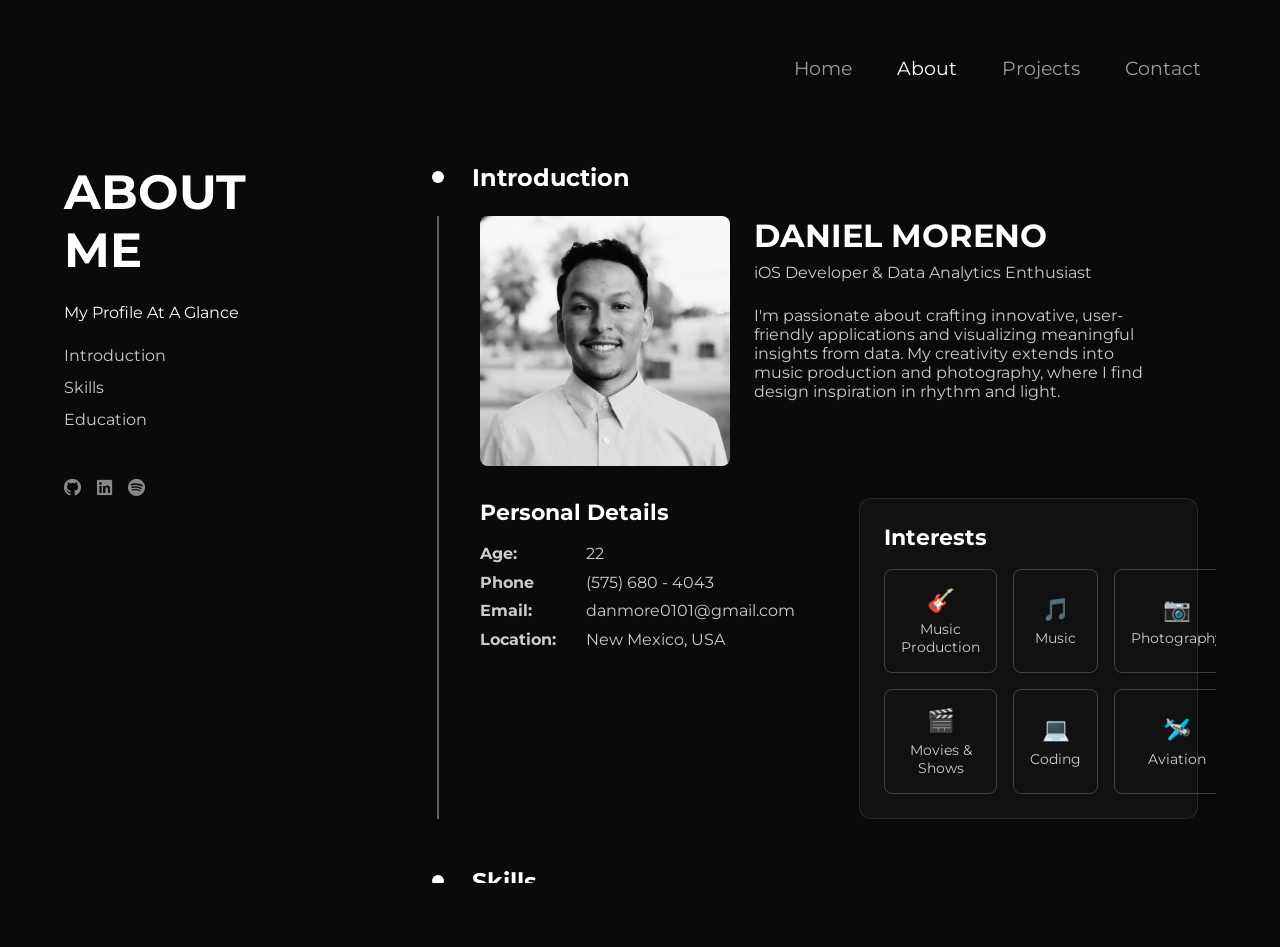
==== commit dbfab9f1: "additions and fixes" ====
--- a/about.html
+++ b/about.html
@@ -37,10 +37,9 @@
         <li><a href="#education">Education</a></li>
       </ul>
       <div class="sidebar-socials">
-        <a href="#"><i class="fa-brands fa-google"></i></a>
-        <a href="#"><i class="fa-brands fa-github"></i></a>
-        <a href="#"><i class="fa-brands fa-linkedin"></i></a>
-        <a href="#"><i class="fa-brands fa-spotify"></i></a>
+        <a href="https://github.com/danmoree"><i class="fa-brands fa-github"></i></a>
+        <a href="https://www.linkedin.com/in/danmoree"><i class="fa-brands fa-linkedin"></i></a>
+        <a href="https://open.spotify.com/user/cameranerd12?si=f7a497ee1d7b4ccb"><i class="fa-brands fa-spotify"></i></a>
       </div>
     </aside>
 
@@ -132,9 +131,9 @@
           <!-- General Programming Card -->
           <div class="skill-card">
             <h4>General Programming</h4>
-            <p>I experience with building applications that solve problems using a variety of programming languages, from low-level systems to web development.</p>
-            <div class="tools-section">
-              <span class="tools-label">Languages I use</span>
+            <p>I have experience with building applications that solve problems using a variety of programming languages, from low-level systems to web development.</p>
+            <div class="tools-section">
+              <span class="tools-label">Languages I have experience with</span>
               <div class="tools-icons">
                 <div class="tool-icon">
                   <i class="devicon-java-plain colored"></i>
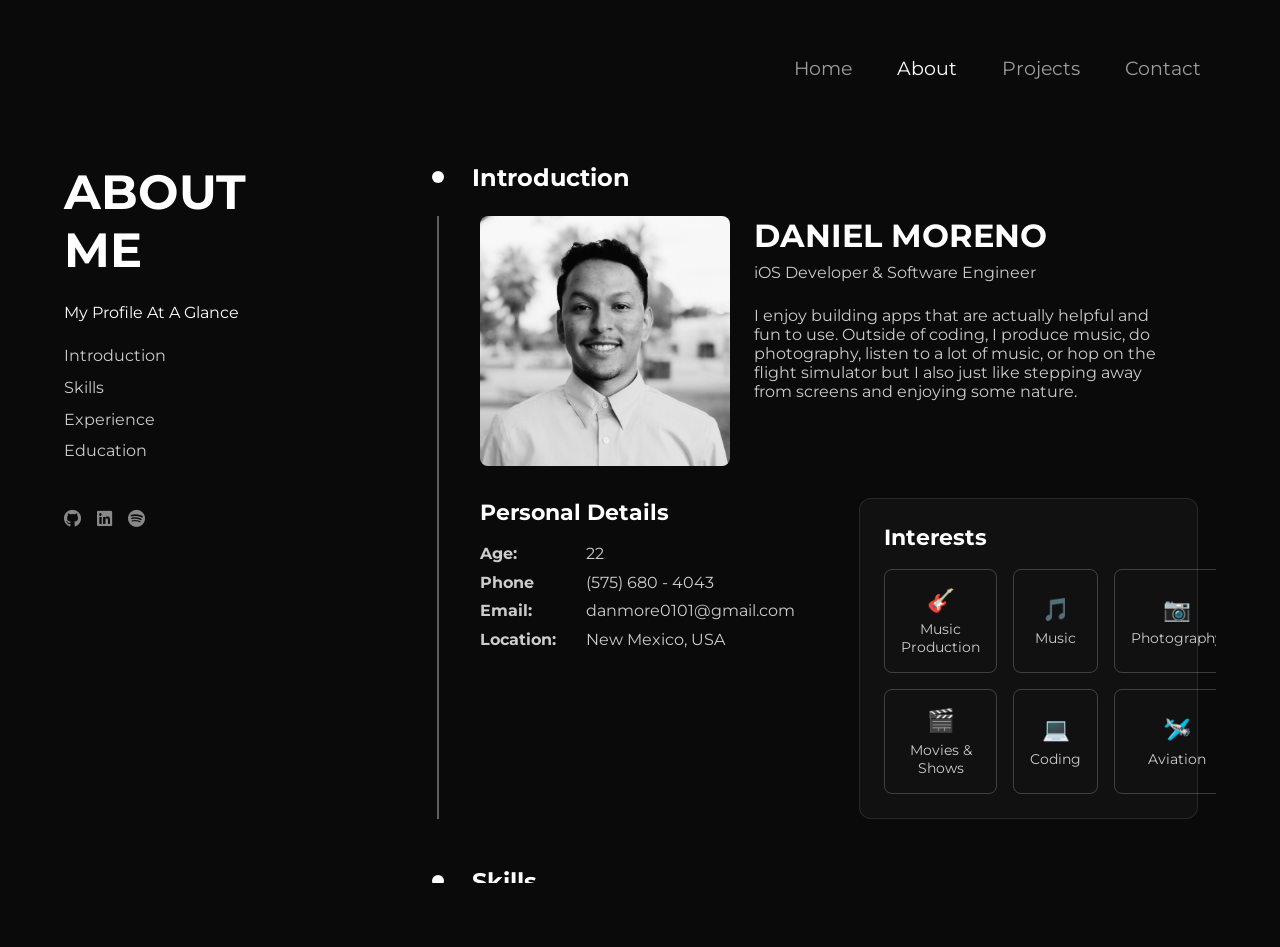
==== commit 44334e0b: "edits and additions" ====
--- a/about.html
+++ b/about.html
@@ -34,6 +34,7 @@
       <ul>
         <li><a href="#intro">Introduction</a></li>
         <li><a href="#skills">Skills</a></li>
+        <li><a href="#experience">Experience</a></li>
         <li><a href="#education">Education</a></li>
       </ul>
       <div class="sidebar-socials">
@@ -52,8 +53,8 @@
           <img src="assets/profile.jpg" alt="Profile" class="profile-img">
             <div>
               <h4>DANIEL MORENO</h4>
-              <p>iOS Developer & Data Analytics Enthusiast</p>
-              <p>I'm passionate about crafting innovative, user-friendly applications and visualizing meaningful insights from data. My creativity extends into music production and photography, where I find design inspiration in rhythm and light.</p>
+              <p>iOS Developer & Software Engineer</p>
+              <p>I enjoy building apps that are actually helpful and fun to use. Outside of coding, I produce music, do photography, listen to a lot of music, or hop on the flight simulator but I also just like stepping away from screens and enjoying some nature.</p>
             </div>
           </div>
 
@@ -269,6 +270,81 @@
             </div>
           </div>
         </div>
+        </div>
+      </div>
+
+      <!-- Experience Section -->
+      <div id="experience" class="section">
+        <h3>Experience</h3>
+        <div class="intro-line">
+          <div class="experience-list">
+
+            <!-- Handshake -->
+            <div class="experience-entry">
+              <div class="exp-icon"><img src="assets/team_handshake_logo.jpeg" alt="Handshake"></div>
+              <div class="exp-details">
+                <h4>AI Trainer Fellow</h4>
+                <p class="exp-company">Handshake &middot; Contract</p>
+                <p class="exp-meta">Jan 2026 – Present &middot; Remote</p>
+                <ul class="exp-bullets">
+                  <li>Train and refine AI systems by evaluating and annotating audio, visual, and text data to improve model accuracy across multiple modalities</li>
+                  <li>Maintain high quality standards through consistent performance scoring and adherence to project guidelines</li>
+                  <li>Contribute to machine learning development by providing human feedback on AI-generated outputs</li>
+                </ul>
+              </div>
+            </div>
+
+            <!-- ColorStack -->
+            <div class="experience-entry">
+              <div class="exp-icon"><img src="assets/colorstack_logo.jpeg" alt="ColorStack"></div>
+              <div class="exp-details">
+                <h4>Member</h4>
+                <p class="exp-company">ColorStack</p>
+                <p class="exp-meta">Nov 2025 – Present &middot; Remote</p>
+              </div>
+            </div>
+
+            <!-- CodePath -->
+            <div class="experience-entry">
+              <div class="exp-icon"><img src="assets/codepath_org_logo.jpeg" alt="CodePath"></div>
+              <div class="exp-details">
+                <h4>Member</h4>
+                <p class="exp-company">CodePath</p>
+                <p class="exp-meta">Sep 2025 – Present &middot; Remote</p>
+              </div>
+            </div>
+
+            <!-- PSL -->
+            <div class="experience-entry">
+              <div class="exp-icon"><img src="assets/nmsu_physical_science_laboratory_logo.jpeg" alt="PSL"></div>
+              <div class="exp-details">
+                <h4>Software Developer</h4>
+                <p class="exp-company">PSL – Physical Science Laboratory &middot; Contract</p>
+                <p class="exp-meta">Aug 2025 – Nov 2025 &middot; Las Cruces, NM &middot; Remote</p>
+                <ul class="exp-bullets">
+                  <li>Collaborated with chemists and computer scientists to automate LC–MS data workflows for the New Mexico Produced Water Research Consortium, reducing analysis time from hours to minutes</li>
+                  <li>Developed a Python pipeline for data cleaning, visualization, and export to downstream tools such as MZmine and SIRIUS, streamlining mass spectrometry analysis for large datasets</li>
+                  <li>Integrated the SIRIUS API with customizable chemist parameters to automate molecular formula prediction and deliver interpretable insights for large-scale metabolomics studies</li>
+                </ul>
+              </div>
+            </div>
+
+            <!-- McDonald's -->
+            <div class="experience-entry">
+              <div class="exp-icon"><img src="assets/mcdonalds_corporation_logo.jpeg" alt="McDonald's"></div>
+              <div class="exp-details">
+                <h4>Crew Member</h4>
+                <p class="exp-company">McDonald's &middot; Part-time</p>
+                <p class="exp-meta">May 2021 – Sep 2021 &middot; Las Cruces, NM &middot; On-site</p>
+                <ul class="exp-bullets">
+                  <li>Prepared food items efficiently in a high-volume kitchen environment, following standardized recipes and procedures to ensure consistent quality and food safety compliance</li>
+                  <li>Collaborated with team members across kitchen stations to maintain smooth workflow during peak hours, coordinating timing and communication to meet order fulfillment targets</li>
+                  <li>Maintained cleanliness and organization of kitchen equipment and work areas, adhering to health and safety regulations while managing multiple tasks simultaneously in a fast-paced setting</li>
+                </ul>
+              </div>
+            </div>
+
+          </div>
         </div>
       </div>
 
--- a/style.css
+++ b/style.css
@@ -2058,3 +2058,149 @@
 .card-link-btn i {
   font-size: 0.75em;
 }
+
+/* Hero buttons */
+.hero-btns {
+  display: flex;
+  gap: 1em;
+  flex-wrap: wrap;
+  margin-top: 3em;
+  margin-bottom: 1em;
+}
+
+.hero-btns .btn {
+  margin-top: 0;
+  margin-bottom: 0;
+}
+
+.btn-filled {
+  background-color: #ffffff;
+  color: #000000 !important;
+}
+
+.btn-filled:hover {
+  background-color: transparent;
+  color: #ffffff !important;
+}
+
+/* ========================================
+   EXPERIENCE SECTION
+   ======================================== */
+
+.experience-list {
+  display: flex;
+  flex-direction: column;
+  gap: 0;
+  width: 100%;
+}
+
+.experience-entry {
+  display: flex;
+  align-items: flex-start;
+  gap: 1.4em;
+  padding: 1.8em 2em;
+  background: rgba(255, 255, 255, 0.03);
+  border: 1px solid rgba(255, 255, 255, 0.08);
+  border-radius: 0;
+  transition: background 0.2s, border-color 0.2s;
+}
+
+.experience-entry:first-child {
+  border-radius: 12px 12px 0 0;
+}
+
+.experience-entry:last-child {
+  border-radius: 0 0 12px 12px;
+}
+
+.experience-entry:only-child {
+  border-radius: 12px;
+}
+
+.experience-entry + .experience-entry {
+  border-top: none;
+}
+
+.experience-entry:hover {
+  background: rgba(255, 255, 255, 0.05);
+  border-color: rgba(255, 255, 255, 0.15);
+}
+
+.exp-icon {
+  width: 46px;
+  height: 46px;
+  min-width: 46px;
+  border-radius: 10px;
+  display: flex;
+  align-items: center;
+  justify-content: center;
+  overflow: hidden;
+  background: rgba(255, 255, 255, 0.05);
+  border: 1px solid rgba(255, 255, 255, 0.1);
+}
+
+.exp-icon img {
+  width: 100%;
+  height: 100%;
+  object-fit: cover;
+  border-radius: 9px;
+}
+
+.exp-details {
+  flex: 1;
+}
+
+.exp-details h4 {
+  font-size: 1.05em;
+  color: #fff;
+  margin-bottom: 0.2em;
+}
+
+.exp-company {
+  font-size: 0.88em;
+  color: #bbb;
+  margin-bottom: 0.2em;
+}
+
+.exp-meta {
+  font-size: 0.82em;
+  color: #666;
+  margin-bottom: 0.9em;
+}
+
+.exp-bullets {
+  list-style: none;
+  padding: 0;
+  margin: 0;
+  display: flex;
+  flex-direction: column;
+  gap: 0.55em;
+}
+
+.exp-bullets li {
+  font-size: 0.87em;
+  color: #999;
+  line-height: 1.6;
+  padding-left: 1em;
+  position: relative;
+}
+
+.exp-bullets li::before {
+  content: "·";
+  position: absolute;
+  left: 0;
+  color: #555;
+}
+
+@media (max-width: 768px) {
+  .experience-entry {
+    padding: 1.4em;
+    gap: 1em;
+  }
+
+  .exp-icon {
+    width: 38px;
+    height: 38px;
+    min-width: 38px;
+  }
+}
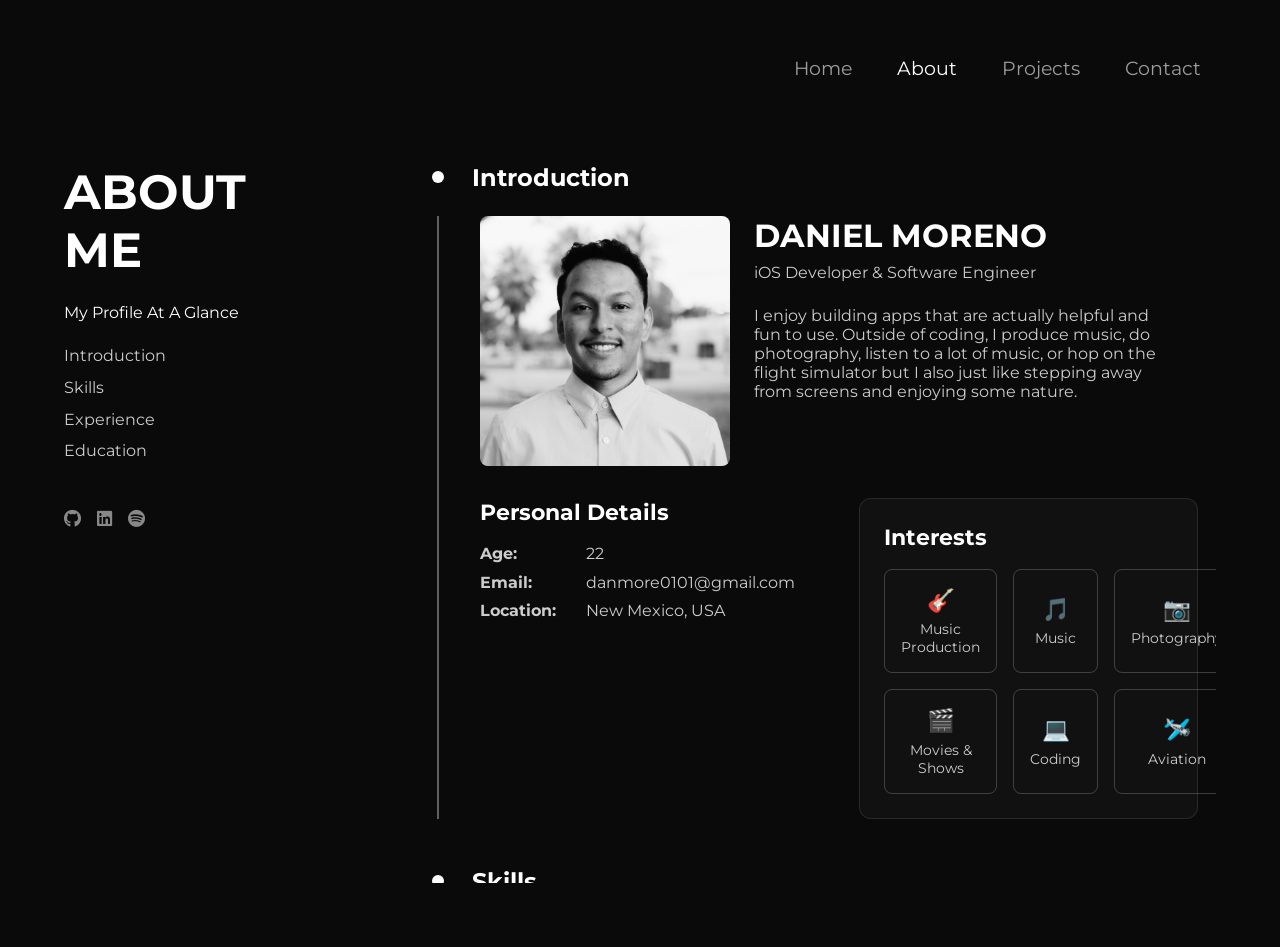
==== commit 7135b988: "Privacy updates" ====
--- a/about.html
+++ b/about.html
@@ -8,6 +8,15 @@
   <link rel="stylesheet" href="https://cdnjs.cloudflare.com/ajax/libs/font-awesome/6.5.0/css/all.min.css" />
   <link rel="stylesheet" href="https://cdn.jsdelivr.net/gh/devicons/devicon@v2.15.1/devicon.min.css" />
   <script src="https://cdn.jsdelivr.net/npm/particles.js"></script>
+    <!-- Google tag (gtag.js) -->
+  <script async src="https://www.googletagmanager.com/gtag/js?id=G-M1TD66GJF3"></script>
+  <script>
+    window.dataLayer = window.dataLayer || [];
+    function gtag(){dataLayer.push(arguments);}
+    gtag('js', new Date());
+
+    gtag('config', 'G-M1TD66GJF3');
+  </script>
 </head>
 <body>
   <div id="particles-js"></div>
@@ -63,7 +72,6 @@
             <div class="personal-details">
               <h4>Personal Details</h4>
               <p><strong>Age:</strong> 22</p>
-              <p><strong>Phone</strong> (575) 680 - 4043</p>
               <p><strong>Email:</strong> danmore0101@gmail.com</p>
               <p><strong>Location:</strong> New Mexico, USA</p>
             </div>
--- a/style.css
+++ b/style.css
@@ -2204,3 +2204,110 @@
     min-width: 38px;
   }
 }
+
+/* ========================================
+   VIDEO CARDS
+   ======================================== */
+
+.video-card {
+  cursor: pointer;
+}
+
+.video-thumb {
+  width: 100%;
+  height: 160px;
+  position: relative;
+  overflow: hidden;
+  border-bottom: 1px solid rgba(255, 255, 255, 0.08);
+}
+
+.video-thumb img {
+  width: 100%;
+  height: 100%;
+  object-fit: cover;
+  display: block;
+  transition: transform 0.4s ease;
+}
+
+.video-card:hover .video-thumb img {
+  transform: scale(1.05);
+}
+
+.video-play-icon {
+  position: absolute;
+  inset: 0;
+  display: flex;
+  align-items: center;
+  justify-content: center;
+  background: rgba(0, 0, 0, 0.3);
+  transition: background 0.3s;
+}
+
+.video-card:hover .video-play-icon {
+  background: rgba(0, 0, 0, 0.5);
+}
+
+.video-play-icon i {
+  font-size: 3em;
+  color: rgba(255, 255, 255, 0.75);
+  transition: transform 0.3s, color 0.3s;
+}
+
+.video-card:hover .video-play-icon i {
+  color: #fff;
+  transform: scale(1.1);
+}
+
+/* ========================================
+   VIDEO OVERLAY
+   ======================================== */
+
+.video-overlay {
+  display: none;
+  position: fixed;
+  inset: 0;
+  background: rgba(0, 0, 0, 0.96);
+  z-index: 9999;
+  align-items: center;
+  justify-content: center;
+}
+
+.video-overlay.active {
+  display: flex;
+}
+
+.video-overlay-content {
+  width: 85vw;
+  max-width: 1100px;
+}
+
+.video-overlay-content video {
+  width: 100%;
+  max-height: 82vh;
+  border-radius: 8px;
+  outline: none;
+  display: block;
+}
+
+.video-overlay-close {
+  position: fixed;
+  top: 1.4em;
+  right: 1.4em;
+  width: 42px;
+  height: 42px;
+  border-radius: 50%;
+  border: 1px solid rgba(255, 255, 255, 0.2);
+  background: rgba(255, 255, 255, 0.08);
+  color: #fff;
+  font-size: 1em;
+  cursor: pointer;
+  display: flex;
+  align-items: center;
+  justify-content: center;
+  z-index: 10000;
+  transition: background 0.2s;
+}
+
+.video-overlay-close:hover {
+  background: rgba(255, 255, 255, 0.2);
+}
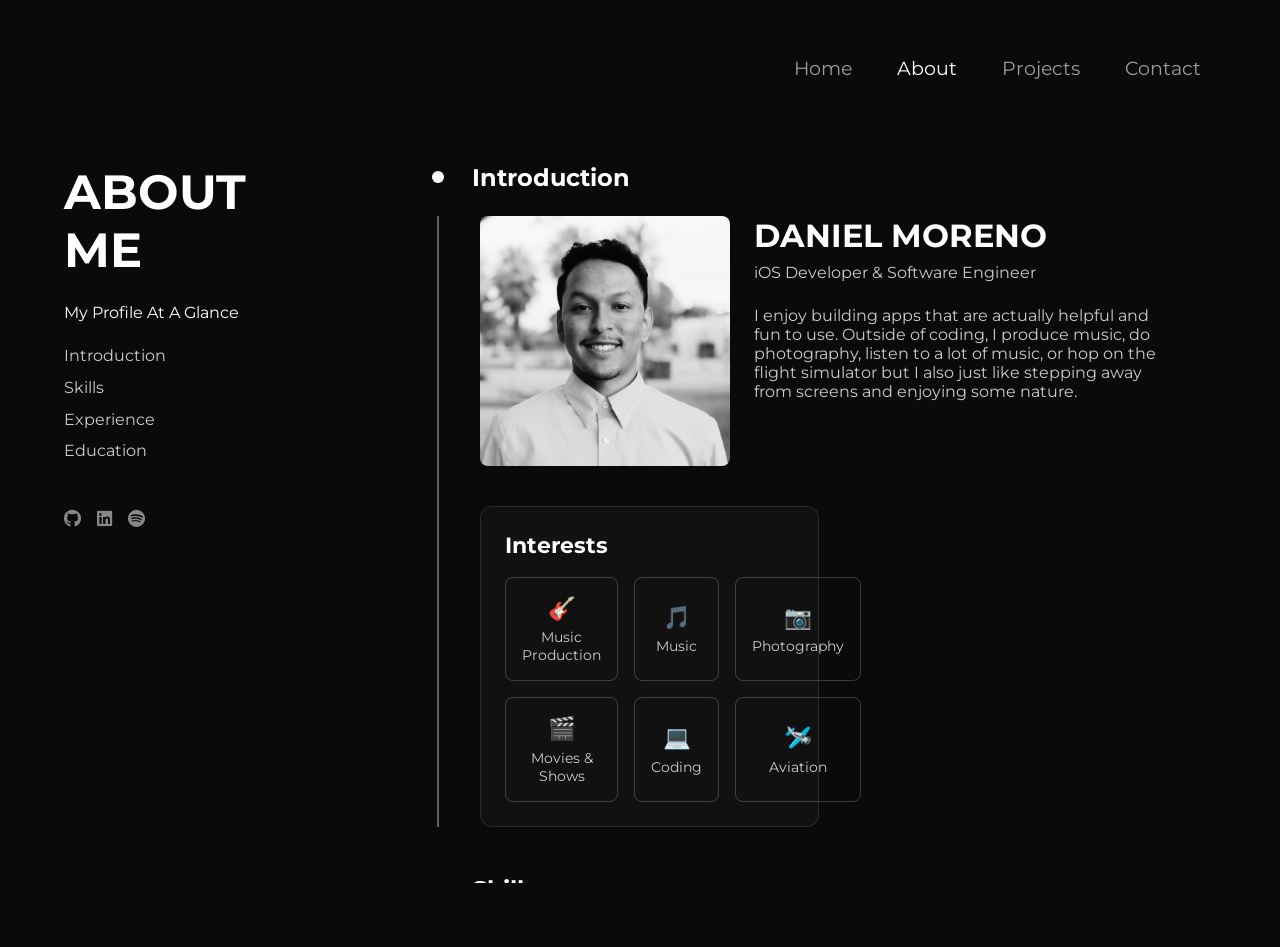
==== commit aebd91f6: "edits" ====
--- a/about.html
+++ b/about.html
@@ -68,13 +68,10 @@
           </div>
 
           <!-- Personal Details + Interests Section -->
-          <div class="details-interests">
+          <!-- <div class="details-interests">
             <div class="personal-details">
               <h4>Personal Details</h4>
-              <p><strong>Age:</strong> 22</p>
-              <p><strong>Email:</strong> danmore0101@gmail.com</p>
-              <p><strong>Location:</strong> New Mexico, USA</p>
-            </div>
+            </div> -->
 
             <div class="interests-box">
               <h4>Interests</h4>
--- a/style.css
+++ b/style.css
@@ -327,6 +327,7 @@
   padding: 1.5em;
   transition: transform 0.3s ease, border-color 0.3s ease, background 0.3s ease;
   width: 50%;
+  margin-top: 2.5em;
 }
 
 .interest-grid {
